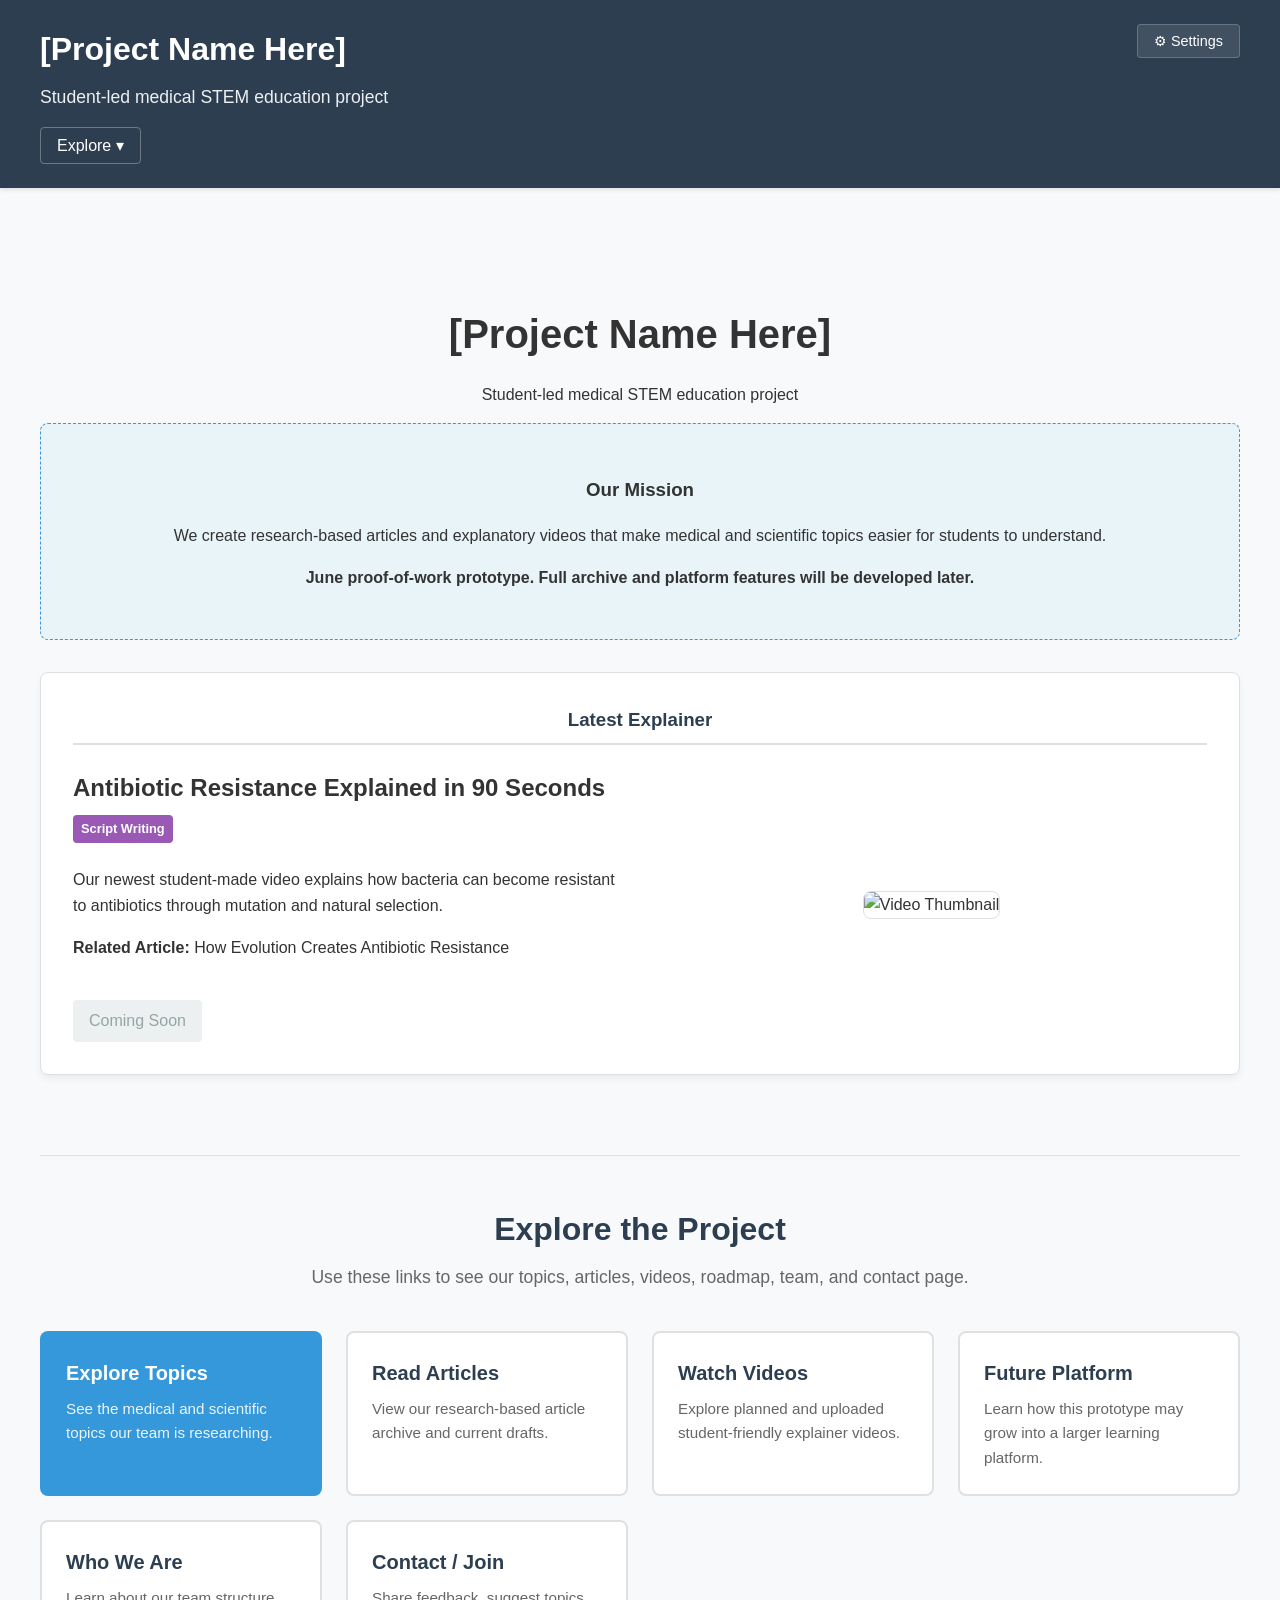
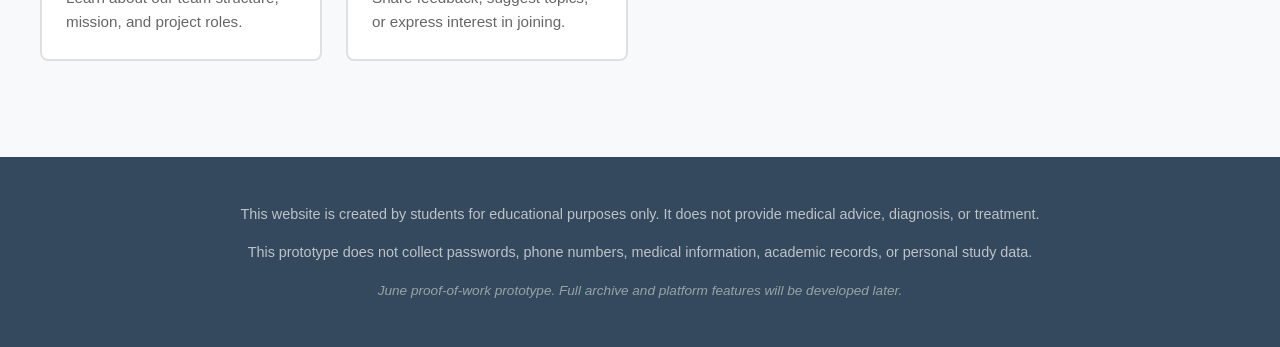
==== index.html @ 19f051a3 "Add files via upload" ====
<!DOCTYPE html>
<html lang="en">
<head>
  <meta charset="UTF-8">
  <meta name="viewport" content="width=device-width, initial-scale=1.0">
  <title>Home | Medical STEM Education</title>
  <link rel="stylesheet" href="styles.css">
</head>
<body>
  <div id="header-container"></div>
  
  <main>
    <section class="hero-section">
      <h2 id="site-name"></h2>
      <p id="site-tagline"></p>
      <div class="placeholder-section">
        <h3>Our Mission</h3>
        <p id="site-mission"></p>
        <p><strong id="site-stage"></strong></p>
      </div>
      <div id="featured-video-container"></div>
    </section>
    
    <section class="home-actions-section">
      <div class="section-heading">
        <h2>Explore the Project</h2>
        <p>Use these links to see our topics, articles, videos, roadmap, team, and contact page.</p>
      </div>

      <div id="home-buttons" class="home-button-grid"></div>
    </section>
  </main>
  
  <div id="footer-container"></div>
  
  <script src="data.js"></script>
  <script src="script.js"></script>
</body>
</html>
---- styles.css ----
/* 
  styles.css
  This file contains all the styles for the website.
  To change colors or fonts, edit the variables in the :root section below.
*/

:root {
  /* Edit these colors to match your final branding */
  --primary-color: #2c3e50;
  --secondary-color: #34495e;
  --accent-color: #3498db;
  --background-color: #f8f9fa;
  --card-bg: #ffffff;
  --text-color: #333333;
  --text-light: #666666;
  --border-color: #e0e0e0;
  
  /* Status Badge Colors */
  --badge-drafting: #f39c12;
  --badge-researching: #9b59b6;
  --badge-planned: #95a5a6;
  
  /* Fonts */
  --font-main: 'Segoe UI', Tahoma, Geneva, Verdana, sans-serif;
}

/* Global Layout */
body {
  font-family: var(--font-main);
  background-color: var(--background-color);
  color: var(--text-color);
  margin: 0;
  padding: 0;
  line-height: 1.6;
}

a {
  text-decoration: none;
  color: var(--accent-color);
}

a:hover {
  text-decoration: underline;
}

/* Header & Navigation */
header {
  background-color: var(--primary-color);
  color: white;
  padding: 1.5rem 2rem;
  box-shadow: 0 2px 4px rgba(0,0,0,0.1);
}

.header-content {
  max-width: 1200px;
  margin: 0 auto;
}

.header-top {
  display: flex;
  justify-content: space-between;
  align-items: flex-start;
  margin-bottom: 1rem;
}

.header-brand h1 {
  margin: 0 0 0.5rem 0;
  font-size: 2rem;
}

.header-brand p {
  margin: 0;
  font-size: 1.1rem;
  color: #ecf0f1;
}

.header-actions {
  position: relative;
}

.settings-button {
  background-color: rgba(255, 255, 255, 0.1);
  color: white;
  border: 1px solid rgba(255, 255, 255, 0.2);
  border-radius: 4px;
  padding: 0.5rem 1rem;
  cursor: pointer;
  font-family: inherit;
  font-size: 0.9rem;
  transition: background-color 0.2s;
}

.settings-button:hover {
  background-color: rgba(255, 255, 255, 0.2);
}

.settings-panel {
  position: absolute;
  top: 100%;
  right: 0;
  margin-top: 0.5rem;
  background-color: var(--card-bg);
  color: var(--text-color);
  border: 1px solid var(--border-color);
  border-radius: 8px;
  padding: 1rem;
  width: 260px;
  box-shadow: 0 4px 12px rgba(0,0,0,0.15);
  z-index: 100;
  display: none;
}

.settings-panel.open {
  display: block;
}

.settings-panel ul {
  list-style: none;
  padding: 0;
  margin: 0 0 1rem 0;
}

.settings-panel li {
  padding: 0.5rem 0;
  border-bottom: 1px solid var(--border-color);
  font-size: 0.9rem;
  color: var(--text-light);
}

.settings-panel li:last-child {
  border-bottom: none;
}

.settings-panel p {
  margin: 0;
  font-size: 0.85rem;
  color: var(--text-color);
  font-style: italic;
}

.explore-nav {
  position: relative;
}

.explore-button {
  background-color: transparent;
  color: white;
  border: 1px solid rgba(255, 255, 255, 0.3);
  border-radius: 4px;
  padding: 0.5rem 1rem;
  cursor: pointer;
  font-family: inherit;
  font-size: 1rem;
  font-weight: 500;
  transition: background-color 0.2s;
}

.explore-button:hover {
  background-color: rgba(255, 255, 255, 0.1);
}

.explore-menu {
  display: none;
  flex-direction: row;
  flex-wrap: wrap;
  gap: 1.5rem;
  margin-top: 1rem;
  background-color: rgba(0, 0, 0, 0.1);
  padding: 0.75rem 1rem;
  border-radius: 4px;
}

.explore-nav:hover .explore-menu,
.explore-menu.open {
  display: flex;
}

.explore-menu a {
  color: white;
  font-weight: 500;
  padding: 0.5rem 0;
  border-bottom: 2px solid transparent;
}

.explore-menu a:hover {
  text-decoration: none;
  border-bottom: 2px solid white;
}

.explore-menu a.active {
  border-bottom: 2px solid var(--accent-color);
  color: var(--accent-color);
}

/* Footer */
footer {
  background-color: var(--secondary-color);
  color: white;
  padding: 2rem;
  margin-top: 3rem;
  text-align: center;
}

.footer-content {
  max-width: 800px;
  margin: 0 auto;
}

.footer-disclaimer, .footer-privacy {
  font-size: 0.9rem;
  color: #bdc3c7;
  margin-bottom: 0.5rem;
}

.footer-stage {
  font-style: italic;
  margin-top: 1rem;
  font-size: 0.85rem;
  color: #95a5a6;
}

/* Content Sections */
main {
  max-width: 1200px;
  margin: 2rem auto;
  padding: 0 2rem;
}

.hero-section {
  text-align: center;
  padding: 3rem 0;
}

.hero-section h2 {
  font-size: 2.5rem;
  margin-bottom: 1rem;
}

.placeholder-section {
  background-color: #e8f4f8;
  border: 1px dashed var(--accent-color);
  padding: 2rem;
  text-align: center;
  border-radius: 8px;
  margin-bottom: 2rem;
}

/* Responsive Card Grids */
.grid-container {
  display: grid;
  grid-template-columns: repeat(auto-fill, minmax(300px, 1fr));
  gap: 2rem;
  margin-top: 2rem;
}

/* Cards (Topics, Articles, Videos, Roles, Roadmap) */
.card {
  background-color: var(--card-bg);
  border: 1px solid var(--border-color);
  border-radius: 8px;
  padding: 1.5rem;
  box-shadow: 0 2px 5px rgba(0,0,0,0.05);
  display: flex;
  flex-direction: column;
}

.card h3 {
  margin-top: 0;
  margin-bottom: 0.5rem;
  color: var(--primary-color);
}

.card-meta {
  font-size: 0.9rem;
  color: var(--text-light);
  margin-bottom: 1rem;
}

.card p {
  flex-grow: 1;
}

/* Status Badges */
.badge {
  display: inline-block;
  padding: 0.25rem 0.5rem;
  border-radius: 4px;
  font-size: 0.8rem;
  font-weight: bold;
  color: white;
  margin-bottom: 0.5rem;
}

.badge.drafting { background-color: var(--badge-drafting); }
.badge.researching { background-color: var(--badge-researching); }
.badge.planned { background-color: var(--badge-planned); }
.badge.script-writing { background-color: var(--badge-researching); }
.badge.default { background-color: var(--accent-color); }

/* Buttons */
.btn {
  display: inline-block;
  padding: 0.5rem 1rem;
  border-radius: 4px;
  text-align: center;
  font-weight: 500;
  margin-top: 1rem;
  transition: background-color 0.2s;
}

.btn-active {
  background-color: var(--accent-color);
  color: white;
}

.btn-active:hover {
  background-color: #2980b9;
  text-decoration: none;
  color: white;
}

.btn-disabled {
  background-color: #ecf0f1;
  color: #95a5a6;
  cursor: not-allowed;
}

/* Article Template specific */
.article-header {
  margin-bottom: 2rem;
  border-bottom: 2px solid var(--border-color);
  padding-bottom: 1rem;
}

.disclaimer-box {
  background-color: #fff3cd;
  border-left: 4px solid #ffc107;
  padding: 1rem;
  margin: 2rem 0;
  color: #856404;
}

/* Mobile Responsiveness */
@media (max-width: 768px) {
  nav {
    flex-direction: column;
    gap: 0.5rem;
  }
  
  .grid-container {
    grid-template-columns: 1fr;
  }
  
  header {
    text-align: center;
  }
}

/* Home Actions Section */
.home-actions-section {
  padding: 3rem 0;
  border-top: 1px solid var(--border-color);
  margin-top: 2rem;
}

.section-heading {
  text-align: center;
  margin-bottom: 2.5rem;
}

.section-heading h2 {
  font-size: 2rem;
  color: var(--primary-color);
  margin-bottom: 0.5rem;
  margin-top: 0;
}

.section-heading p {
  color: var(--text-light);
  font-size: 1.1rem;
  margin: 0;
}

.home-button-grid {
  display: grid;
  grid-template-columns: repeat(auto-fit, minmax(280px, 1fr));
  gap: 1.5rem;
}

.home-button-card {
  display: flex;
  flex-direction: column;
  padding: 1.5rem;
  border-radius: 8px;
  text-decoration: none;
  transition: transform 0.2s, box-shadow 0.2s, border-color 0.2s;
  border: 2px solid transparent;
}

.home-button-card:hover {
  transform: translateY(-3px);
  text-decoration: none;
  box-shadow: 0 4px 10px rgba(0,0,0,0.1);
}

.home-button-label {
  font-size: 1.25rem;
  font-weight: bold;
  margin-bottom: 0.5rem;
}

.home-button-description {
  font-size: 0.95rem;
}

.home-button-primary {
  background-color: var(--accent-color);
  color: white;
}

.home-button-primary .home-button-description {
  color: rgba(255, 255, 255, 0.9);
}

.home-button-primary:hover {
  background-color: #2980b9;
  color: white;
}

.home-button-secondary {
  background-color: var(--card-bg);
  border-color: var(--border-color);
  color: var(--text-color);
}

.home-button-secondary .home-button-label {
  color: var(--primary-color);
}

.home-button-secondary .home-button-description {
  color: var(--text-light);
}

.home-button-secondary:hover {
  border-color: var(--accent-color);
}

/* Featured Video Section */
.featured-video-section {
  background-color: var(--card-bg);
  border: 1px solid var(--border-color);
  border-radius: 8px;
  padding: 2rem;
  margin-top: 2rem;
  text-align: left;
  box-shadow: 0 4px 6px rgba(0,0,0,0.05);
}

.featured-video-section h3 {
  color: var(--primary-color);
  border-bottom: 2px solid var(--border-color);
  padding-bottom: 0.5rem;
  margin-top: 0;
  margin-bottom: 1.5rem;
  text-align: center;
}

.featured-video-content {
  display: flex;
  flex-direction: row;
  gap: 2rem;
  align-items: center;
}

.featured-video-text {
  flex: 1;
}

.featured-video-text h4 {
  margin-top: 0;
  margin-bottom: 0.5rem;
  font-size: 1.5rem;
}

.featured-video-media {
  flex: 1;
  display: flex;
  justify-content: center;
}

.featured-video-thumbnail {
  max-width: 100%;
  height: auto;
  border-radius: 8px;
  border: 1px solid var(--border-color);
  object-fit: cover;
}

.featured-video-actions {
  margin-top: 1.5rem;
}

@media (max-width: 768px) {
  .featured-video-content {
    flex-direction: column;
  }
}
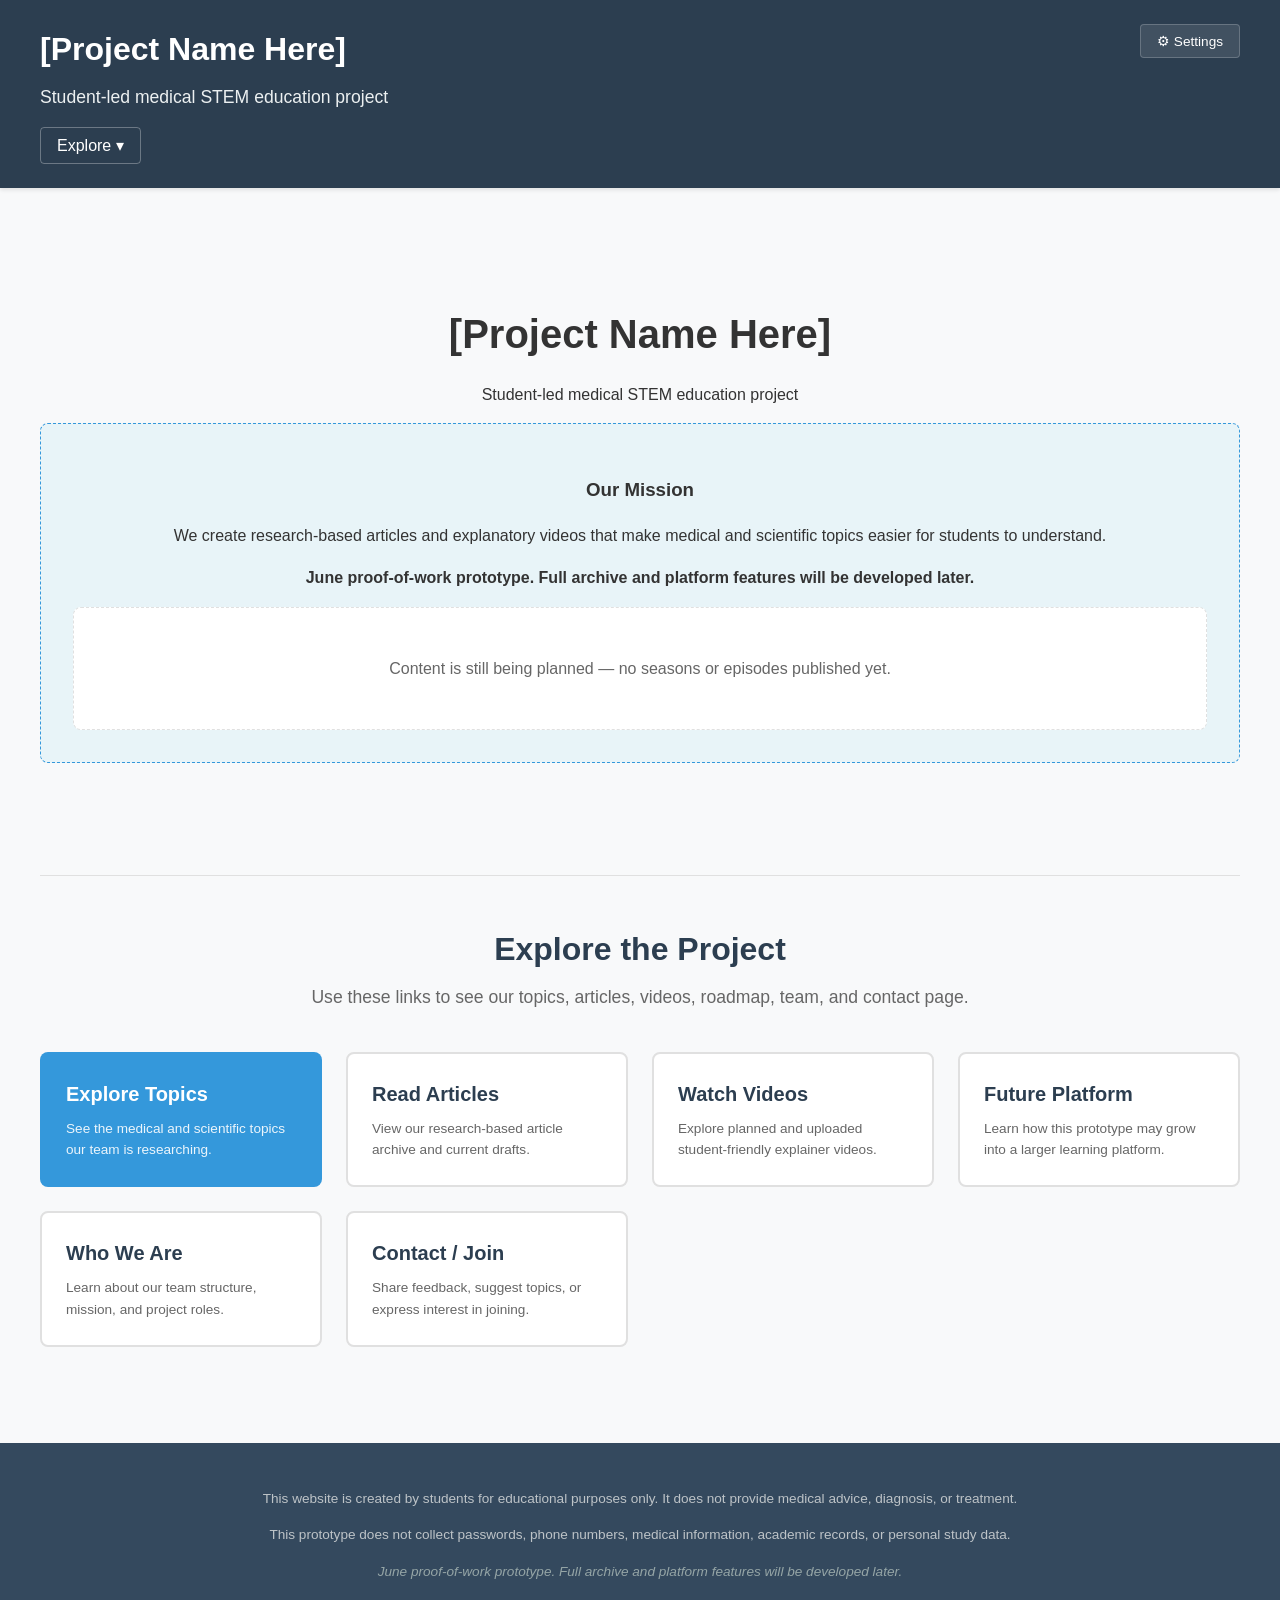
==== commit 47c914ad: "A10: 홈 재구성 script.js에 renderSiteStatus() 추가 — collections/allItems 개수와 config.statusStages 마지막 단계 기준" ====
--- a/index.html
+++ b/index.html
@@ -17,6 +17,7 @@
         <h3>Our Mission</h3>
         <p id="site-mission"></p>
         <p><strong id="site-stage"></strong></p>
+        <div id="site-status"></div>
       </div>
       <div id="featured-video-container"></div>
     </section>
--- a/styles.css
+++ b/styles.css
@@ -1,27 +1,62 @@
-/* 
+/*
   styles.css
   This file contains all the styles for the website.
-  To change colors or fonts, edit the variables in the :root section below.
+  Design tokens (color, typography, spacing, radius, shadow) live in :root.
+  Component conventions (card / badge / btn / empty-state) are documented in README.md.
 */
 
 :root {
-  /* Edit these colors to match your final branding */
+  /* Color */
   --primary-color: #2c3e50;
   --secondary-color: #34495e;
   --accent-color: #3498db;
+  --accent-hover: #2980b9;
   --background-color: #f8f9fa;
   --card-bg: #ffffff;
   --text-color: #333333;
   --text-light: #666666;
   --border-color: #e0e0e0;
-  
-  /* Status Badge Colors */
+  --color-on-dark: #ffffff;
+  --color-on-dark-muted: #ecf0f1;
+
+  /* Status Badge Colors — one per config.statusStages entry, plus a default
+     fallback for any status not in that list. */
+  --badge-planned: #95a5a6;
+  --badge-researching: #9b59b6;
   --badge-drafting: #f39c12;
-  --badge-researching: #9b59b6;
-  --badge-planned: #95a5a6;
-  
-  /* Fonts */
+  --badge-review: #e67e22;
+  --badge-published: #27ae60;
+
+  /* Typography scale */
   --font-main: 'Segoe UI', Tahoma, Geneva, Verdana, sans-serif;
+  --text-xs: 0.8rem;
+  --text-sm: 0.85rem;
+  --text-base: 1rem;
+  --text-md: 1.1rem;
+  --text-lg: 1.25rem;
+  --text-xl: 1.5rem;
+  --text-2xl: 2rem;
+  --text-3xl: 2.5rem;
+
+  /* Spacing scale */
+  --space-1: 0.25rem;
+  --space-2: 0.5rem;
+  --space-3: 0.75rem;
+  --space-4: 1rem;
+  --space-5: 1.5rem;
+  --space-6: 2rem;
+  --space-7: 2.5rem;
+  --space-8: 3rem;
+
+  /* Radius */
+  --radius-sm: 4px;
+  --radius-md: 8px;
+
+  /* Shadow */
+  --shadow-sm: 0 2px 4px rgba(0, 0, 0, 0.1);
+  --shadow-md: 0 2px 5px rgba(0, 0, 0, 0.05);
+  --shadow-lg: 0 4px 12px rgba(0, 0, 0, 0.15);
+  --shadow-hover: 0 4px 10px rgba(0, 0, 0, 0.1);
 }
 
 /* Global Layout */
@@ -46,9 +81,9 @@
 /* Header & Navigation */
 header {
   background-color: var(--primary-color);
-  color: white;
-  padding: 1.5rem 2rem;
-  box-shadow: 0 2px 4px rgba(0,0,0,0.1);
+  color: var(--color-on-dark);
+  padding: var(--space-5) var(--space-6);
+  box-shadow: var(--shadow-sm);
 }
 
 .header-content {
@@ -60,18 +95,18 @@
   display: flex;
   justify-content: space-between;
   align-items: flex-start;
-  margin-bottom: 1rem;
+  margin-bottom: var(--space-4);
 }
 
 .header-brand h1 {
-  margin: 0 0 0.5rem 0;
-  font-size: 2rem;
+  margin: 0 0 var(--space-2) 0;
+  font-size: var(--text-2xl);
 }
 
 .header-brand p {
   margin: 0;
-  font-size: 1.1rem;
-  color: #ecf0f1;
+  font-size: var(--text-md);
+  color: var(--color-on-dark-muted);
 }
 
 .header-actions {
@@ -80,13 +115,13 @@
 
 .settings-button {
   background-color: rgba(255, 255, 255, 0.1);
-  color: white;
+  color: var(--color-on-dark);
   border: 1px solid rgba(255, 255, 255, 0.2);
-  border-radius: 4px;
-  padding: 0.5rem 1rem;
+  border-radius: var(--radius-sm);
+  padding: var(--space-2) var(--space-4);
   cursor: pointer;
   font-family: inherit;
-  font-size: 0.9rem;
+  font-size: var(--text-sm);
   transition: background-color 0.2s;
 }
 
@@ -98,14 +133,14 @@
   position: absolute;
   top: 100%;
   right: 0;
-  margin-top: 0.5rem;
+  margin-top: var(--space-2);
   background-color: var(--card-bg);
   color: var(--text-color);
   border: 1px solid var(--border-color);
-  border-radius: 8px;
-  padding: 1rem;
+  border-radius: var(--radius-md);
+  padding: var(--space-4);
   width: 260px;
-  box-shadow: 0 4px 12px rgba(0,0,0,0.15);
+  box-shadow: var(--shadow-lg);
   z-index: 100;
   display: none;
 }
@@ -117,13 +152,13 @@
 .settings-panel ul {
   list-style: none;
   padding: 0;
-  margin: 0 0 1rem 0;
+  margin: 0 0 var(--space-4) 0;
 }
 
 .settings-panel li {
-  padding: 0.5rem 0;
+  padding: var(--space-2) 0;
   border-bottom: 1px solid var(--border-color);
-  font-size: 0.9rem;
+  font-size: var(--text-sm);
   color: var(--text-light);
 }
 
@@ -133,7 +168,7 @@
 
 .settings-panel p {
   margin: 0;
-  font-size: 0.85rem;
+  font-size: var(--text-sm);
   color: var(--text-color);
   font-style: italic;
 }
@@ -144,13 +179,13 @@
 
 .explore-button {
   background-color: transparent;
-  color: white;
+  color: var(--color-on-dark);
   border: 1px solid rgba(255, 255, 255, 0.3);
-  border-radius: 4px;
-  padding: 0.5rem 1rem;
+  border-radius: var(--radius-sm);
+  padding: var(--space-2) var(--space-4);
   cursor: pointer;
   font-family: inherit;
-  font-size: 1rem;
+  font-size: var(--text-base);
   font-weight: 500;
   transition: background-color 0.2s;
 }
@@ -163,11 +198,11 @@
   display: none;
   flex-direction: row;
   flex-wrap: wrap;
-  gap: 1.5rem;
-  margin-top: 1rem;
+  gap: var(--space-5);
+  margin-top: var(--space-4);
   background-color: rgba(0, 0, 0, 0.1);
-  padding: 0.75rem 1rem;
-  border-radius: 4px;
+  padding: var(--space-3) var(--space-4);
+  border-radius: var(--radius-sm);
 }
 
 .explore-nav:hover .explore-menu,
@@ -176,9 +211,9 @@
 }
 
 .explore-menu a {
-  color: white;
+  color: var(--color-on-dark);
   font-weight: 500;
-  padding: 0.5rem 0;
+  padding: var(--space-2) 0;
   border-bottom: 2px solid transparent;
 }
 
@@ -195,9 +230,9 @@
 /* Footer */
 footer {
   background-color: var(--secondary-color);
-  color: white;
-  padding: 2rem;
-  margin-top: 3rem;
+  color: var(--color-on-dark);
+  padding: var(--space-6);
+  margin-top: var(--space-8);
   text-align: center;
 }
 
@@ -207,73 +242,73 @@
 }
 
 .footer-disclaimer, .footer-privacy {
-  font-size: 0.9rem;
+  font-size: var(--text-sm);
   color: #bdc3c7;
-  margin-bottom: 0.5rem;
+  margin-bottom: var(--space-2);
 }
 
 .footer-stage {
   font-style: italic;
-  margin-top: 1rem;
-  font-size: 0.85rem;
+  margin-top: var(--space-4);
+  font-size: var(--text-sm);
   color: #95a5a6;
 }
 
 /* Content Sections */
 main {
   max-width: 1200px;
-  margin: 2rem auto;
-  padding: 0 2rem;
+  margin: var(--space-6) auto;
+  padding: 0 var(--space-6);
 }
 
 .hero-section {
   text-align: center;
-  padding: 3rem 0;
+  padding: var(--space-8) 0;
 }
 
 .hero-section h2 {
-  font-size: 2.5rem;
-  margin-bottom: 1rem;
+  font-size: var(--text-3xl);
+  margin-bottom: var(--space-4);
 }
 
 .placeholder-section {
   background-color: #e8f4f8;
   border: 1px dashed var(--accent-color);
-  padding: 2rem;
-  text-align: center;
-  border-radius: 8px;
-  margin-bottom: 2rem;
+  padding: var(--space-6);
+  text-align: center;
+  border-radius: var(--radius-md);
+  margin-bottom: var(--space-6);
 }
 
 /* Responsive Card Grids */
 .grid-container {
   display: grid;
   grid-template-columns: repeat(auto-fill, minmax(300px, 1fr));
-  gap: 2rem;
-  margin-top: 2rem;
+  gap: var(--space-6);
+  margin-top: var(--space-6);
 }
 
 /* Cards (Topics, Articles, Videos, Roles, Roadmap) */
 .card {
   background-color: var(--card-bg);
   border: 1px solid var(--border-color);
-  border-radius: 8px;
-  padding: 1.5rem;
-  box-shadow: 0 2px 5px rgba(0,0,0,0.05);
+  border-radius: var(--radius-md);
+  padding: var(--space-5);
+  box-shadow: var(--shadow-md);
   display: flex;
   flex-direction: column;
 }
 
 .card h3 {
   margin-top: 0;
-  margin-bottom: 0.5rem;
+  margin-bottom: var(--space-2);
   color: var(--primary-color);
 }
 
 .card-meta {
-  font-size: 0.9rem;
+  font-size: var(--text-sm);
   color: var(--text-light);
-  margin-bottom: 1rem;
+  margin-bottom: var(--space-4);
 }
 
 .card p {
@@ -283,28 +318,48 @@
 /* Status Badges */
 .badge {
   display: inline-block;
-  padding: 0.25rem 0.5rem;
-  border-radius: 4px;
-  font-size: 0.8rem;
+  padding: var(--space-1) var(--space-2);
+  border-radius: var(--radius-sm);
+  font-size: var(--text-xs);
   font-weight: bold;
   color: white;
-  margin-bottom: 0.5rem;
-}
-
+  margin-bottom: var(--space-2);
+}
+
+.badge.planned { background-color: var(--badge-planned); }
+.badge.researching { background-color: var(--badge-researching); }
 .badge.drafting { background-color: var(--badge-drafting); }
-.badge.researching { background-color: var(--badge-researching); }
-.badge.planned { background-color: var(--badge-planned); }
-.badge.script-writing { background-color: var(--badge-researching); }
+.badge.review { background-color: var(--badge-review); }
+.badge.published { background-color: var(--badge-published); }
 .badge.default { background-color: var(--accent-color); }
+
+/* Empty State — shown by renderEmptyState() whenever a list has 0 items */
+.empty-state {
+  text-align: center;
+  padding: var(--space-8) var(--space-5);
+  border: 1px dashed var(--border-color);
+  border-radius: var(--radius-md);
+  background-color: var(--card-bg);
+  color: var(--text-light);
+}
+
+.empty-state p {
+  margin: 0;
+  font-size: var(--text-base);
+}
+
+.grid-container .empty-state {
+  grid-column: 1 / -1;
+}
 
 /* Buttons */
 .btn {
   display: inline-block;
-  padding: 0.5rem 1rem;
-  border-radius: 4px;
+  padding: var(--space-2) var(--space-4);
+  border-radius: var(--radius-sm);
   text-align: center;
   font-weight: 500;
-  margin-top: 1rem;
+  margin-top: var(--space-4);
   transition: background-color 0.2s;
 }
 
@@ -314,7 +369,7 @@
 }
 
 .btn-active:hover {
-  background-color: #2980b9;
+  background-color: var(--accent-hover);
   text-decoration: none;
   color: white;
 }
@@ -327,16 +382,16 @@
 
 /* Article Template specific */
 .article-header {
-  margin-bottom: 2rem;
+  margin-bottom: var(--space-6);
   border-bottom: 2px solid var(--border-color);
-  padding-bottom: 1rem;
+  padding-bottom: var(--space-4);
 }
 
 .disclaimer-box {
   background-color: #fff3cd;
   border-left: 4px solid #ffc107;
-  padding: 1rem;
-  margin: 2rem 0;
+  padding: var(--space-4);
+  margin: var(--space-6) 0;
   color: #856404;
 }
 
@@ -344,13 +399,13 @@
 @media (max-width: 768px) {
   nav {
     flex-direction: column;
-    gap: 0.5rem;
+    gap: var(--space-2);
   }
-  
+
   .grid-container {
     grid-template-columns: 1fr;
   }
-  
+
   header {
     text-align: center;
   }
@@ -358,40 +413,40 @@
 
 /* Home Actions Section */
 .home-actions-section {
-  padding: 3rem 0;
+  padding: var(--space-8) 0;
   border-top: 1px solid var(--border-color);
-  margin-top: 2rem;
+  margin-top: var(--space-6);
 }
 
 .section-heading {
   text-align: center;
-  margin-bottom: 2.5rem;
+  margin-bottom: var(--space-7);
 }
 
 .section-heading h2 {
-  font-size: 2rem;
+  font-size: var(--text-2xl);
   color: var(--primary-color);
-  margin-bottom: 0.5rem;
+  margin-bottom: var(--space-2);
   margin-top: 0;
 }
 
 .section-heading p {
   color: var(--text-light);
-  font-size: 1.1rem;
+  font-size: var(--text-md);
   margin: 0;
 }
 
 .home-button-grid {
   display: grid;
   grid-template-columns: repeat(auto-fit, minmax(280px, 1fr));
-  gap: 1.5rem;
+  gap: var(--space-5);
 }
 
 .home-button-card {
   display: flex;
   flex-direction: column;
-  padding: 1.5rem;
-  border-radius: 8px;
+  padding: var(--space-5);
+  border-radius: var(--radius-md);
   text-decoration: none;
   transition: transform 0.2s, box-shadow 0.2s, border-color 0.2s;
   border: 2px solid transparent;
@@ -400,17 +455,17 @@
 .home-button-card:hover {
   transform: translateY(-3px);
   text-decoration: none;
-  box-shadow: 0 4px 10px rgba(0,0,0,0.1);
+  box-shadow: var(--shadow-hover);
 }
 
 .home-button-label {
-  font-size: 1.25rem;
+  font-size: var(--text-lg);
   font-weight: bold;
-  margin-bottom: 0.5rem;
+  margin-bottom: var(--space-2);
 }
 
 .home-button-description {
-  font-size: 0.95rem;
+  font-size: var(--text-sm);
 }
 
 .home-button-primary {
@@ -423,7 +478,7 @@
 }
 
 .home-button-primary:hover {
-  background-color: #2980b9;
+  background-color: var(--accent-hover);
   color: white;
 }
 
@@ -449,26 +504,26 @@
 .featured-video-section {
   background-color: var(--card-bg);
   border: 1px solid var(--border-color);
-  border-radius: 8px;
-  padding: 2rem;
-  margin-top: 2rem;
+  border-radius: var(--radius-md);
+  padding: var(--space-6);
+  margin-top: var(--space-6);
   text-align: left;
-  box-shadow: 0 4px 6px rgba(0,0,0,0.05);
+  box-shadow: var(--shadow-md);
 }
 
 .featured-video-section h3 {
   color: var(--primary-color);
   border-bottom: 2px solid var(--border-color);
-  padding-bottom: 0.5rem;
+  padding-bottom: var(--space-2);
   margin-top: 0;
-  margin-bottom: 1.5rem;
+  margin-bottom: var(--space-5);
   text-align: center;
 }
 
 .featured-video-content {
   display: flex;
   flex-direction: row;
-  gap: 2rem;
+  gap: var(--space-6);
   align-items: center;
 }
 
@@ -478,8 +533,8 @@
 
 .featured-video-text h4 {
   margin-top: 0;
-  margin-bottom: 0.5rem;
-  font-size: 1.5rem;
+  margin-bottom: var(--space-2);
+  font-size: var(--text-xl);
 }
 
 .featured-video-media {
@@ -488,20 +543,42 @@
   justify-content: center;
 }
 
-.featured-video-thumbnail {
-  max-width: 100%;
-  height: auto;
-  border-radius: 8px;
-  border: 1px solid var(--border-color);
-  object-fit: cover;
-}
-
-.featured-video-actions {
-  margin-top: 1.5rem;
-}
-
 @media (max-width: 768px) {
   .featured-video-content {
     flex-direction: column;
   }
 }
+
+/* Video Embed — 16:9 responsive YouTube embed (script.js renderVideoEmbed()).
+   Used on episode.html's Video slot, videos.html cards, and the home page
+   featured video. Falls back to a centered "Coming Soon" badge when no
+   youtubeId is set yet. */
+.video-embed {
+  position: relative;
+  width: 100%;
+  padding-top: 56.25%;
+  border-radius: var(--radius-md);
+  overflow: hidden;
+  background-color: #000;
+  margin-bottom: var(--space-4);
+}
+
+.video-embed iframe {
+  position: absolute;
+  inset: 0;
+  width: 100%;
+  height: 100%;
+  border: 0;
+}
+
+.video-embed-empty {
+  background-color: #ecf0f1;
+}
+
+.video-embed-empty .btn-disabled {
+  position: absolute;
+  top: 50%;
+  left: 50%;
+  transform: translate(-50%, -50%);
+  margin-top: 0;
+}
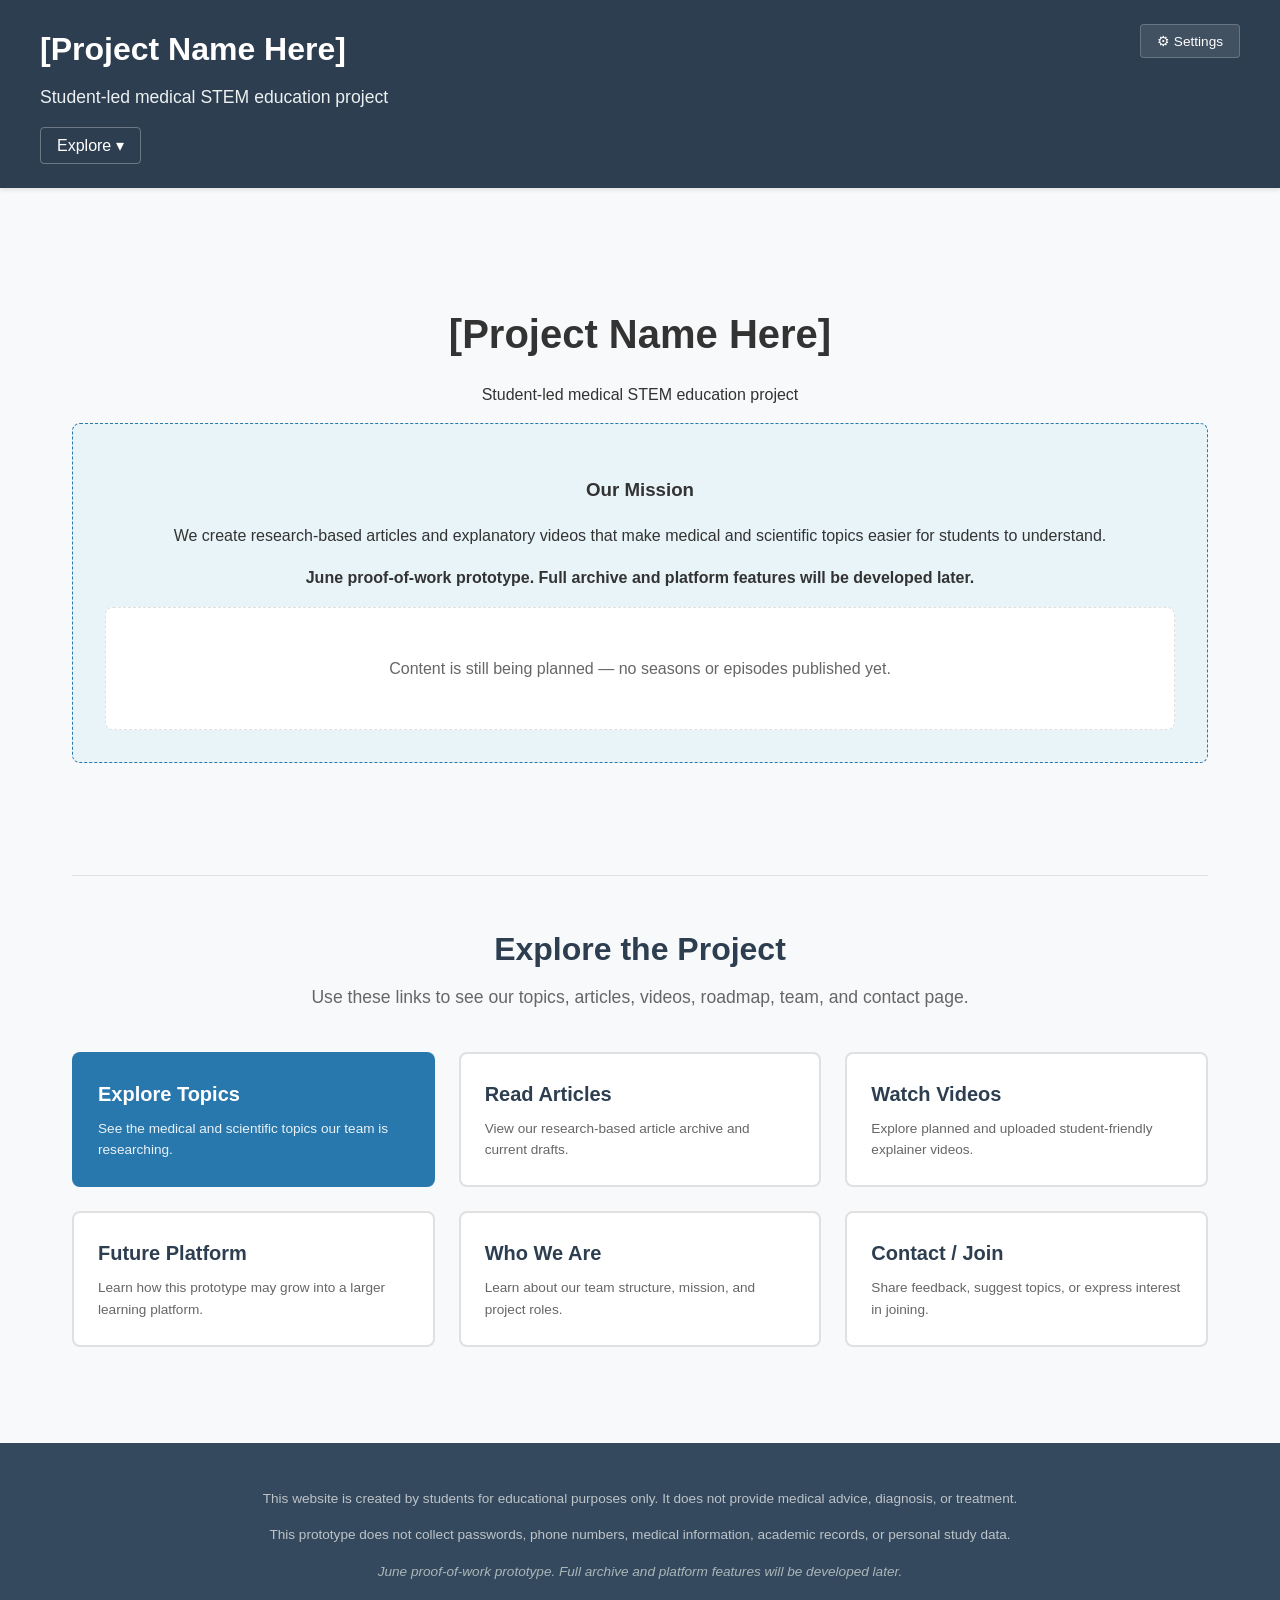
==== commit c27be869: "F3 (2/6): index/topics/articles.html — meta description, OG, favicon Co-Authored-By: Claude Sonnet 5" ====
--- a/index.html
+++ b/index.html
@@ -4,6 +4,13 @@
   <meta charset="UTF-8">
   <meta name="viewport" content="width=device-width, initial-scale=1.0">
   <title>Home | Medical STEM Education</title>
+  <meta name="description" content="Home page with our mission, current status, and quick links to topics, articles, videos, and more.">
+  <link rel="icon" type="image/svg+xml" href="favicon.svg">
+  <meta property="og:type" content="website">
+  <meta property="og:site_name" content="Medical STEM Education">
+  <meta property="og:title" content="Home | Medical STEM Education">
+  <meta property="og:description" content="Home page with our mission, current status, and quick links to topics, articles, videos, and more.">
+  <meta property="og:url" content="https://bonogyuyoung.github.io/ACM-website/">
   <link rel="stylesheet" href="styles.css">
 </head>
 <body>
--- a/styles.css
+++ b/styles.css
@@ -9,8 +9,18 @@
   /* Color */
   --primary-color: #2c3e50;
   --secondary-color: #34495e;
-  --accent-color: #3498db;
-  --accent-hover: #2980b9;
+  /* --accent-color/--accent-hover paint solid backgrounds (buttons, badges)
+     that always carry white text, so they're tuned to satisfy 4.5:1 against
+     white regardless of theme. --link-color paints text that sits directly
+     on the page background, so light/dark theme need different values (a
+     single hue can't be dark enough for white-on-it AND light enough to read
+     on a near-black page) — see the data-theme="dark" overrides below.
+     --nav-active-color is for text on the header, which stays dark in both
+     site themes, so it gets one fixed light value per color theme. */
+  --accent-color: #2978ad;
+  --accent-hover: #22628e;
+  --link-color: #2978ad;
+  --nav-active-color: #5eaee3;
   --background-color: #f8f9fa;
   --card-bg: #ffffff;
   --text-color: #333333;
@@ -20,12 +30,13 @@
   --color-on-dark-muted: #ecf0f1;
 
   /* Status Badge Colors — one per config.statusStages entry, plus a default
-     fallback for any status not in that list. */
-  --badge-planned: #95a5a6;
+     fallback for any status not in that list. Tuned for >=4.5:1 against the
+     white badge text (.badge sets color: white). */
+  --badge-planned: #6d7879;
   --badge-researching: #9b59b6;
-  --badge-drafting: #f39c12;
-  --badge-review: #e67e22;
-  --badge-published: #27ae60;
+  --badge-drafting: #a3690c;
+  --badge-review: #b1611a;
+  --badge-published: #1e864a;
 
   /* Typography scale */
   --font-main: 'Segoe UI', Tahoma, Geneva, Verdana, sans-serif;
@@ -59,6 +70,13 @@
   --shadow-hover: 0 4px 10px rgba(0, 0, 0, 0.1);
 }
 
+/* Mobile-first base: border-box everywhere so padding/border never push an
+   element wider than its container (the classic cause of 360px-width
+   horizontal scroll). */
+*, *::before, *::after {
+  box-sizing: border-box;
+}
+
 /* Global Layout */
 body {
   font-family: var(--font-main);
@@ -71,11 +89,27 @@
 
 a {
   text-decoration: none;
-  color: var(--accent-color);
+  color: var(--link-color);
 }
 
 a:hover {
   text-decoration: underline;
+}
+
+/* Visible focus ring for keyboard navigation (F2). --link-color already
+   meets 3:1 against page/card backgrounds in every theme; inside the header
+   (always a dark background, independent of light/dark theme) that fails,
+   so it's swapped for the lighter --nav-active-color there. */
+a:focus-visible,
+button:focus-visible,
+input:focus-visible,
+[tabindex]:focus-visible {
+  outline: 3px solid var(--link-color);
+  outline-offset: 2px;
+}
+
+header :focus-visible {
+  outline-color: var(--nav-active-color);
 }
 
 /* Header & Navigation */
@@ -93,6 +127,8 @@
 
 .header-top {
   display: flex;
+  flex-wrap: wrap;
+  gap: var(--space-3);
   justify-content: space-between;
   align-items: flex-start;
   margin-bottom: var(--space-4);
@@ -140,6 +176,7 @@
   border-radius: var(--radius-md);
   padding: var(--space-4);
   width: 260px;
+  max-width: calc(100vw - 2 * var(--space-5));
   box-shadow: var(--shadow-lg);
   z-index: 100;
   display: none;
@@ -171,6 +208,97 @@
   font-size: var(--text-sm);
   color: var(--text-color);
   font-style: italic;
+}
+
+/* Settings controls (E5) — theme/color/text-size buttons rendered by
+   renderSettingsControls() and wired up by initSettingsControls(). */
+.settings-group {
+  margin-bottom: var(--space-4);
+}
+
+.settings-label {
+  display: block;
+  font-size: var(--text-sm);
+  font-weight: 600;
+  color: var(--text-light);
+  margin-bottom: var(--space-2);
+}
+
+.settings-options {
+  display: flex;
+  gap: var(--space-2);
+  flex-wrap: wrap;
+}
+
+.btn-toggle {
+  background-color: var(--background-color);
+  color: var(--text-color);
+  border: 1px solid var(--border-color);
+  border-radius: var(--radius-sm);
+  padding: var(--space-1) var(--space-3);
+  font-size: var(--text-sm);
+  font-family: inherit;
+  cursor: pointer;
+}
+
+.btn-toggle:hover {
+  border-color: var(--accent-color);
+}
+
+.btn-toggle.active {
+  background-color: var(--accent-color);
+  color: white;
+  border-color: var(--accent-color);
+}
+
+.settings-note {
+  margin: 0;
+  font-size: var(--text-xs);
+  color: var(--text-light);
+  font-style: italic;
+}
+
+/* Settings: dark theme / accent color / text size — toggled by
+   applySettings() in script.js via data-* attributes on <html>. */
+html[data-theme="dark"] {
+  --background-color: #14171a;
+  --card-bg: #1f2328;
+  --text-color: #e6e6e6;
+  --text-light: #a8adb3;
+  --border-color: #343a40;
+  /* Link text needs to lighten back up for the near-black page background —
+     the light-theme --link-color is tuned the opposite direction. */
+  --link-color: #3498db;
+}
+
+html[data-color-theme="green"] {
+  --accent-color: #1d8348;
+  --accent-hover: #186b3b;
+  --link-color: #1d8348;
+  --nav-active-color: #48bb79;
+}
+
+html[data-color-theme="purple"] {
+  --accent-color: #8e44ad;
+  --accent-hover: #6c3483;
+  --link-color: #8e44ad;
+  --nav-active-color: #c198d2;
+}
+
+html[data-theme="dark"][data-color-theme="green"] {
+  --link-color: #27ae60;
+}
+
+html[data-theme="dark"][data-color-theme="purple"] {
+  --link-color: #ab74c2;
+}
+
+html[data-font-size="small"] {
+  font-size: 87.5%;
+}
+
+html[data-font-size="large"] {
+  font-size: 112.5%;
 }
 
 .explore-nav {
@@ -223,8 +351,8 @@
 }
 
 .explore-menu a.active {
-  border-bottom: 2px solid var(--accent-color);
-  color: var(--accent-color);
+  border-bottom: 2px solid var(--nav-active-color);
+  color: var(--nav-active-color);
 }
 
 /* Footer */
@@ -251,7 +379,7 @@
   font-style: italic;
   margin-top: var(--space-4);
   font-size: var(--text-sm);
-  color: #95a5a6;
+  color: #aab7b8;
 }
 
 /* Content Sections */
@@ -402,12 +530,27 @@
     gap: var(--space-2);
   }
 
-  .grid-container {
+  .grid-container,
+  .home-button-grid {
     grid-template-columns: 1fr;
   }
 
   header {
     text-align: center;
+  }
+}
+
+@media (max-width: 480px) {
+  main {
+    padding: 0 var(--space-4);
+  }
+
+  header {
+    padding: var(--space-4);
+  }
+
+  footer {
+    padding: var(--space-5) var(--space-4);
   }
 }
 
@@ -582,3 +725,43 @@
   transform: translate(-50%, -50%);
   margin-top: 0;
 }
+
+/* Bookmarks — Save/Saved toggle (episode.html, article.html) and the
+   saved list (bookmarks.html), rendered by renderBookmarkButton()/
+   renderBookmarks() in script.js. */
+.bookmark-btn {
+  margin-top: var(--space-4);
+}
+
+.bookmark-list {
+  list-style: none;
+  margin: 0;
+  padding: 0;
+}
+
+.bookmark-list li {
+  display: flex;
+  flex-wrap: wrap;
+  justify-content: space-between;
+  align-items: center;
+  gap: var(--space-2) var(--space-4);
+  padding: var(--space-2) 0;
+  border-bottom: 1px solid var(--border-color);
+}
+
+/* Long titles must shrink/wrap instead of stretching the row past the
+   viewport — flex items default to min-width:auto, which otherwise forces
+   horizontal overflow on narrow screens. */
+.bookmark-list li > *:not(.bookmark-remove-btn) {
+  min-width: 0;
+  overflow-wrap: anywhere;
+}
+
+.bookmark-list li:last-child {
+  border-bottom: none;
+}
+
+.bookmark-remove-btn {
+  margin-top: 0;
+  flex-shrink: 0;
+}
